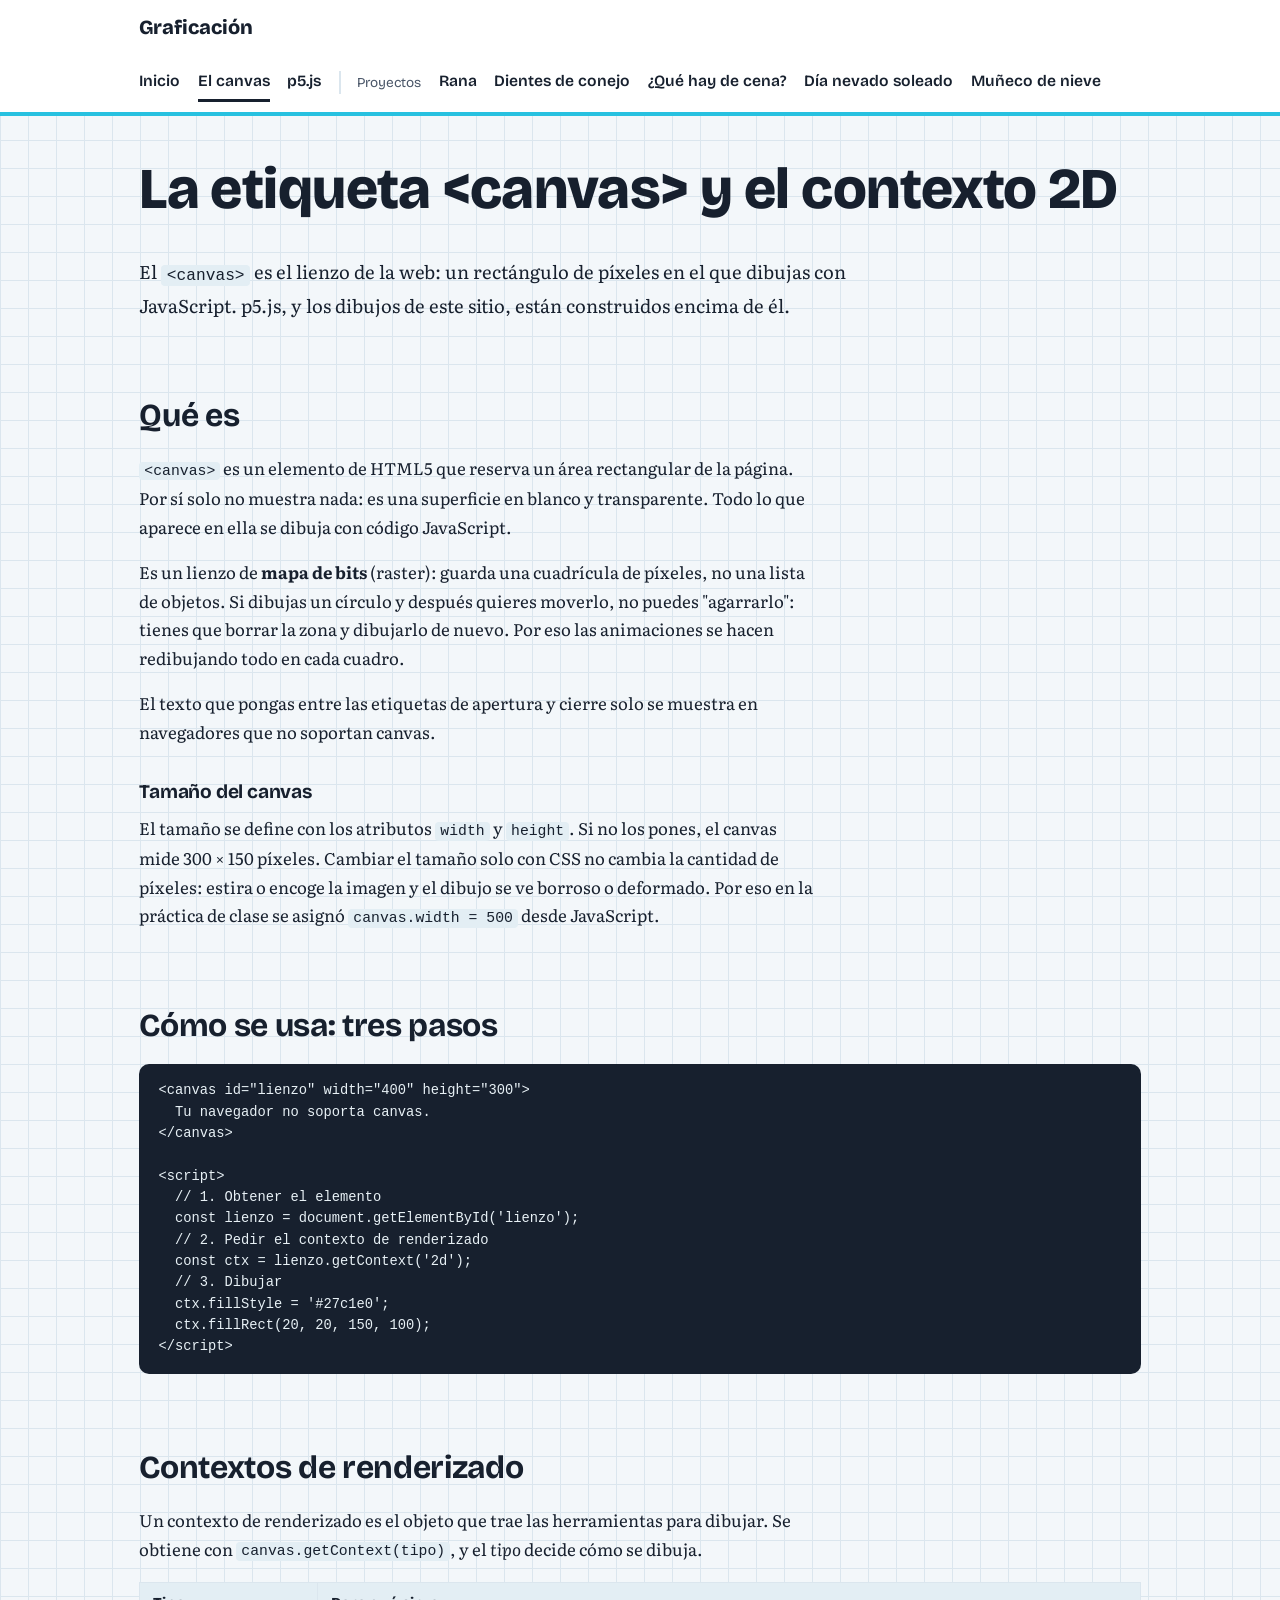
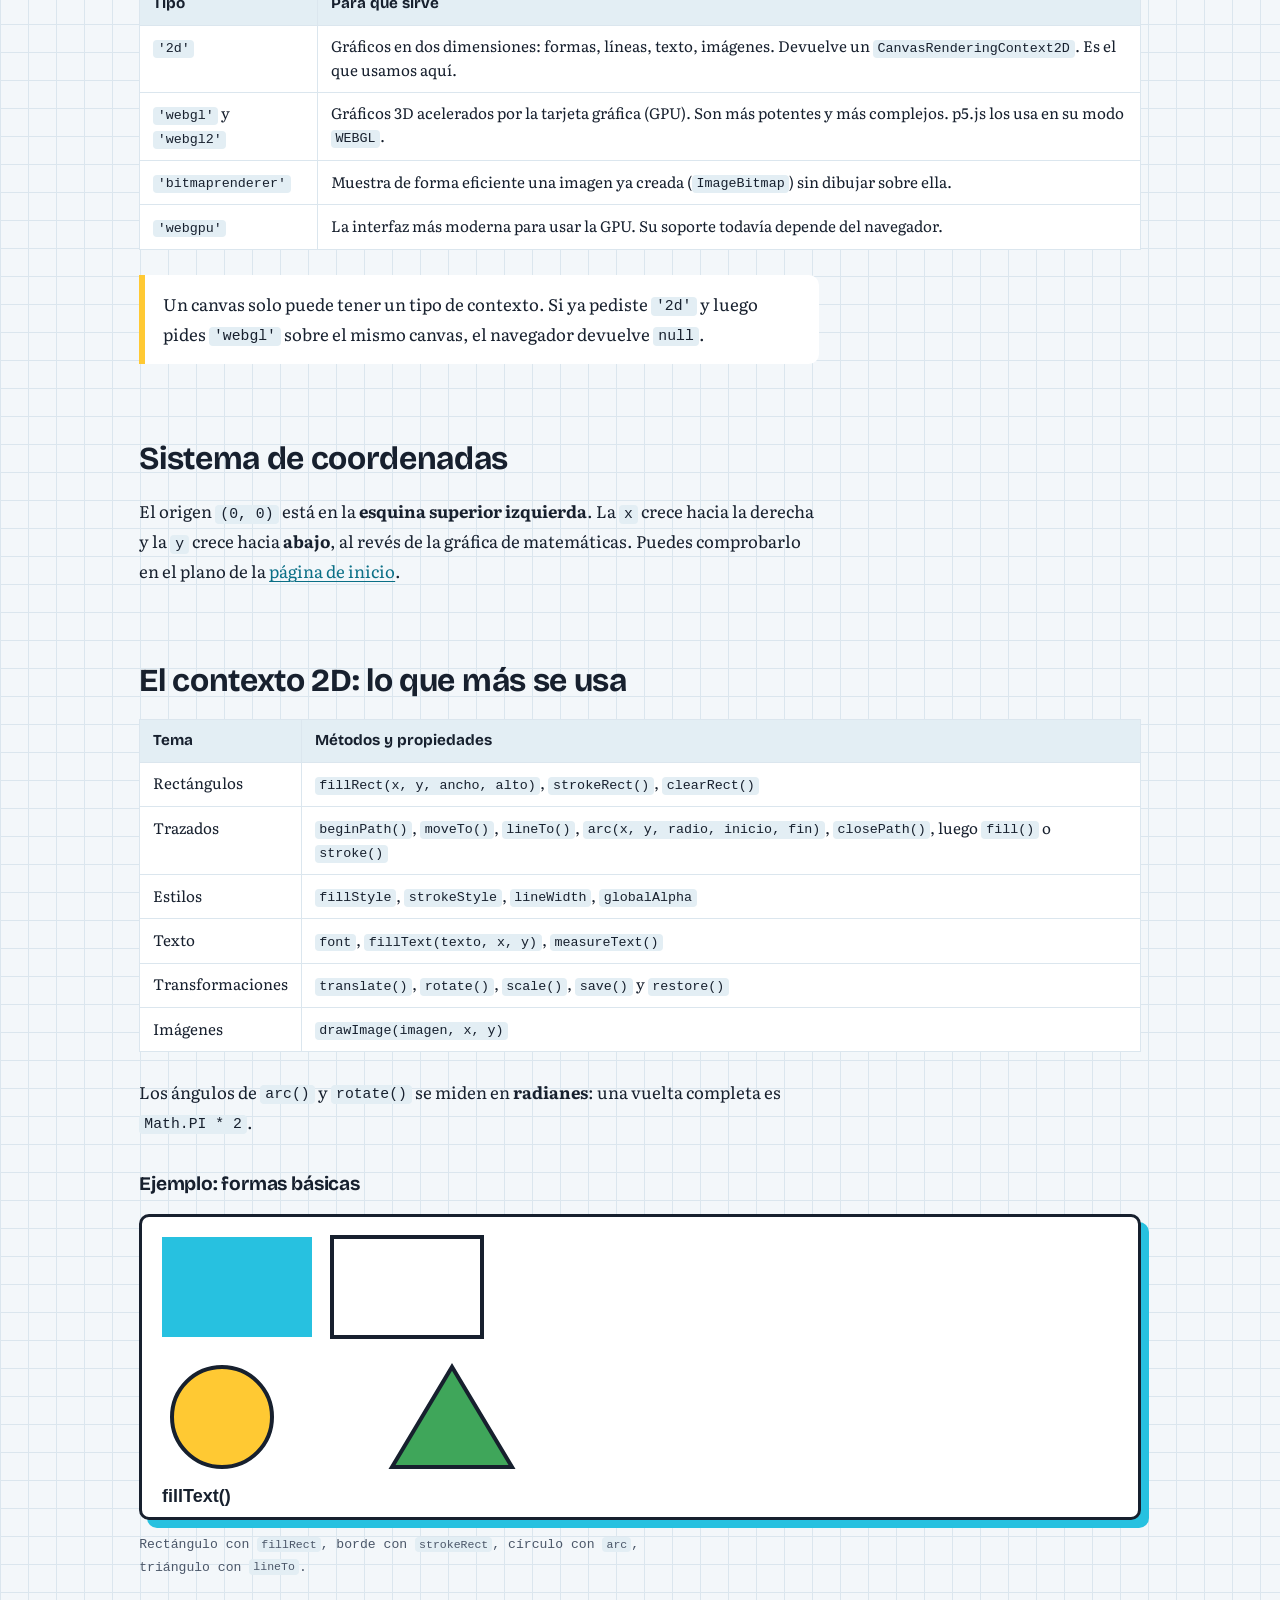
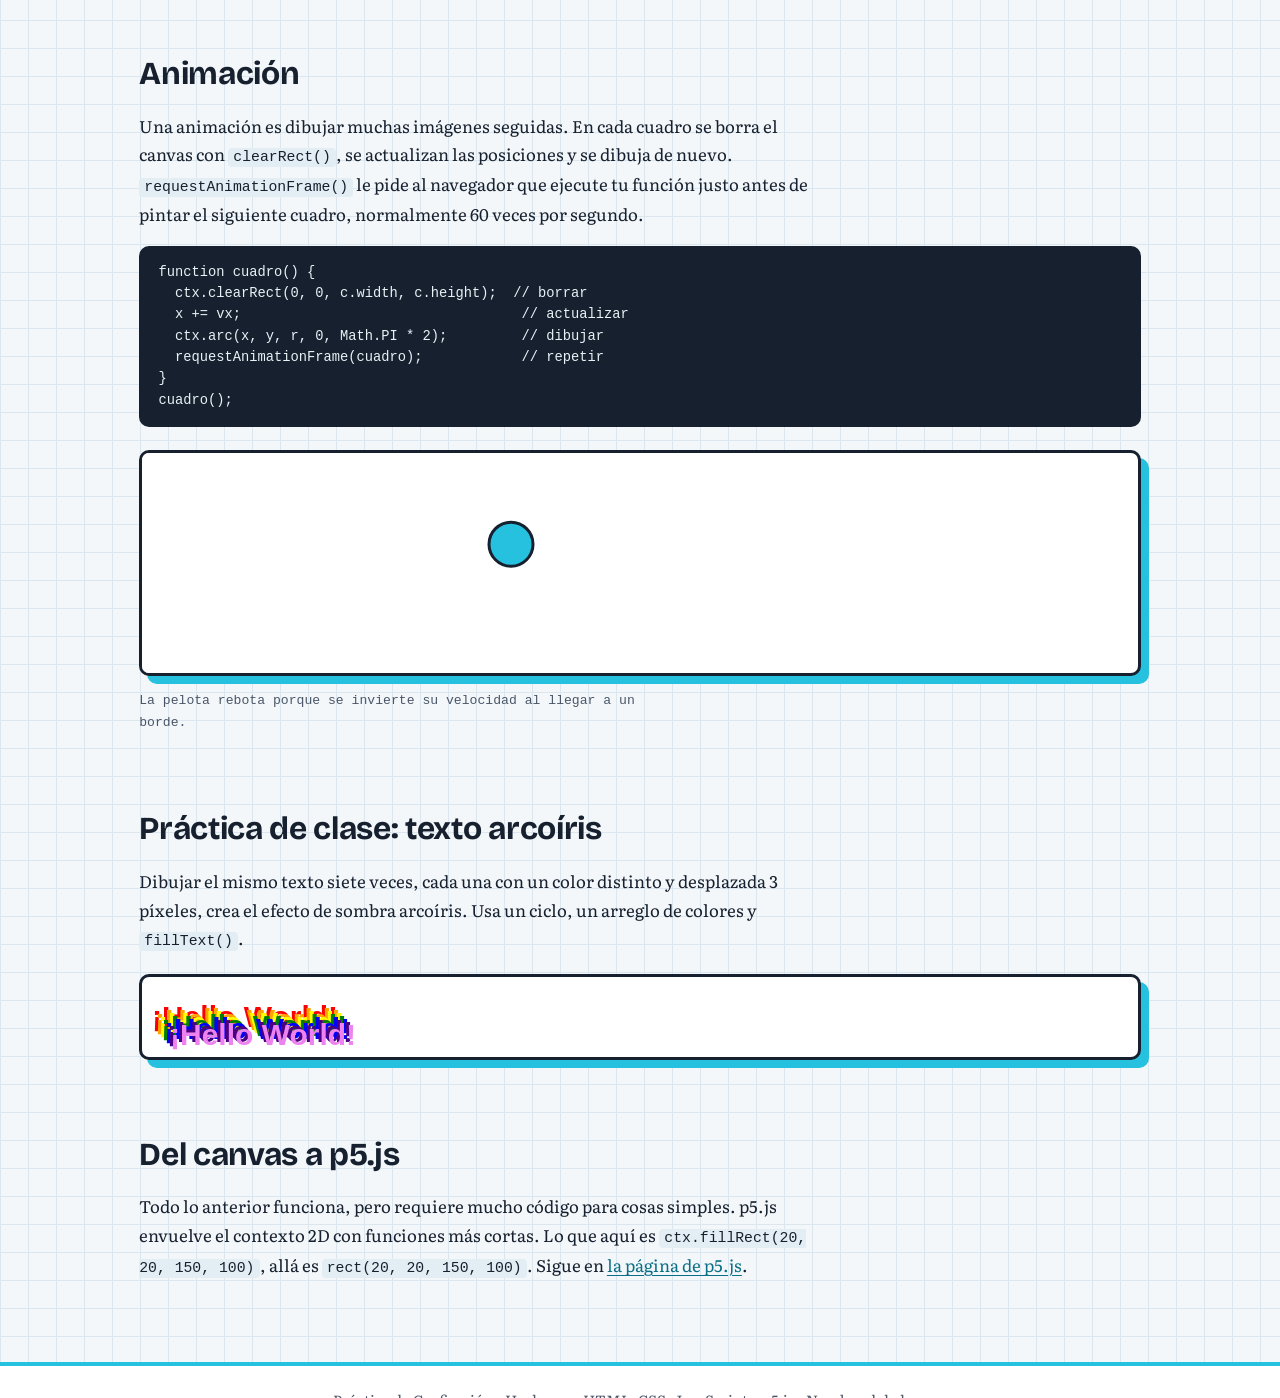
==== canvas.html @ e64e34f7 "Add files via upload" ====
<!DOCTYPE html>
<html lang="es">
<head>
  <meta charset="utf-8" />
  <meta name="viewport" content="width=device-width, initial-scale=1.0" />
  <title>El canvas · Graficación</title>
  <link rel="preconnect" href="https://fonts.googleapis.com" />
  <link rel="preconnect" href="https://fonts.gstatic.com" crossorigin />
  <link rel="stylesheet" href="https://fonts.googleapis.com/css2?family=Bricolage+Grotesque:wght@600;700;800&family=Literata:ital,wght@0,400;0,600;1,400&display=swap" />
  <link rel="stylesheet" href="css/styles.css" />
  
</head>
<body>
  <header class="barra">
    <div class="barra-interior">
      <a class="marca" href="index.html">Graficación</a>
      <button class="boton-menu" id="boton-menu" aria-expanded="false" aria-controls="menu">Menú</button>
      <nav class="menu" id="menu" aria-label="Principal">
        <a href="index.html">Inicio</a>
        <a href="canvas.html" aria-current="page">El canvas</a>
        <a href="p5.html">p5.js</a>
        <span class="grupo">Proyectos</span>
        <a href="proyectos/rana.html">Rana</a>
        <a href="proyectos/dientes.html">Dientes de conejo</a>
        <a href="proyectos/cena.html">¿Qué hay de cena?</a>
        <a href="proyectos/nevado.html">Día nevado soleado</a>
        <a href="proyectos/muneco.html">Muñeco de nieve</a>
      </nav>
    </div>
  </header>
  <main>
    <h1>La etiqueta &lt;canvas&gt; y el contexto 2D</h1>
    <p class="intro">El <code>&lt;canvas&gt;</code> es el lienzo de la web: un rectángulo de píxeles en el que dibujas con JavaScript.
    p5.js, y los dibujos de este sitio, están construidos encima de él.</p>

    <h2>Qué es</h2>
    <p><code>&lt;canvas&gt;</code> es un elemento de HTML5 que reserva un área rectangular de la página. Por sí solo no muestra nada:
    es una superficie en blanco y transparente. Todo lo que aparece en ella se dibuja con código JavaScript.</p>
    <p>Es un lienzo de <strong>mapa de bits</strong> (raster): guarda una cuadrícula de píxeles, no una lista de objetos.
    Si dibujas un círculo y después quieres moverlo, no puedes "agarrarlo": tienes que borrar la zona y dibujarlo de nuevo.
    Por eso las animaciones se hacen redibujando todo en cada cuadro.</p>
    <p>El texto que pongas entre las etiquetas de apertura y cierre solo se muestra en navegadores que no soportan canvas.</p>

    <h3>Tamaño del canvas</h3>
    <p>El tamaño se define con los atributos <code>width</code> y <code>height</code>. Si no los pones, el canvas mide 300 × 150 píxeles.
    Cambiar el tamaño solo con CSS no cambia la cantidad de píxeles: estira o encoge la imagen y el dibujo se ve borroso o deformado.
    Por eso en la práctica de clase se asignó <code>canvas.width = 500</code> desde JavaScript.</p>

    <h2>Cómo se usa: tres pasos</h2>
<pre><code>&lt;canvas id="lienzo" width="400" height="300"&gt;
  Tu navegador no soporta canvas.
&lt;/canvas&gt;

&lt;script&gt;
  // 1. Obtener el elemento
  const lienzo = document.getElementById('lienzo');
  // 2. Pedir el contexto de renderizado
  const ctx = lienzo.getContext('2d');
  // 3. Dibujar
  ctx.fillStyle = '#27c1e0';
  ctx.fillRect(20, 20, 150, 100);
&lt;/script&gt;</code></pre>

    <h2>Contextos de renderizado</h2>
    <p>Un contexto de renderizado es el objeto que trae las herramientas para dibujar. Se obtiene con
    <code>canvas.getContext(tipo)</code>, y el <em>tipo</em> decide cómo se dibuja.</p>
    <div class="tabla-envoltura">
      <table>
        <thead><tr><th>Tipo</th><th>Para qué sirve</th></tr></thead>
        <tbody>
          <tr><td><code>'2d'</code></td><td>Gráficos en dos dimensiones: formas, líneas, texto, imágenes. Devuelve un <code>CanvasRenderingContext2D</code>. Es el que usamos aquí.</td></tr>
          <tr><td><code>'webgl'</code> y <code>'webgl2'</code></td><td>Gráficos 3D acelerados por la tarjeta gráfica (GPU). Son más potentes y más complejos. p5.js los usa en su modo <code>WEBGL</code>.</td></tr>
          <tr><td><code>'bitmaprenderer'</code></td><td>Muestra de forma eficiente una imagen ya creada (<code>ImageBitmap</code>) sin dibujar sobre ella.</td></tr>
          <tr><td><code>'webgpu'</code></td><td>La interfaz más moderna para usar la GPU. Su soporte todavía depende del navegador.</td></tr>
        </tbody>
      </table>
    </div>
    <div class="nota"><p>Un canvas solo puede tener un tipo de contexto. Si ya pediste <code>'2d'</code> y luego pides <code>'webgl'</code>
    sobre el mismo canvas, el navegador devuelve <code>null</code>.</p></div>

    <h2>Sistema de coordenadas</h2>
    <p>El origen <code>(0, 0)</code> está en la <strong>esquina superior izquierda</strong>. La <code>x</code> crece hacia la derecha
    y la <code>y</code> crece hacia <strong>abajo</strong>, al revés de la gráfica de matemáticas. Puedes comprobarlo en el plano
    de la <a href="index.html">página de inicio</a>.</p>

    <h2>El contexto 2D: lo que más se usa</h2>
    <div class="tabla-envoltura">
      <table>
        <thead><tr><th>Tema</th><th>Métodos y propiedades</th></tr></thead>
        <tbody>
          <tr><td>Rectángulos</td><td><code>fillRect(x, y, ancho, alto)</code>, <code>strokeRect()</code>, <code>clearRect()</code></td></tr>
          <tr><td>Trazados</td><td><code>beginPath()</code>, <code>moveTo()</code>, <code>lineTo()</code>, <code>arc(x, y, radio, inicio, fin)</code>, <code>closePath()</code>, luego <code>fill()</code> o <code>stroke()</code></td></tr>
          <tr><td>Estilos</td><td><code>fillStyle</code>, <code>strokeStyle</code>, <code>lineWidth</code>, <code>globalAlpha</code></td></tr>
          <tr><td>Texto</td><td><code>font</code>, <code>fillText(texto, x, y)</code>, <code>measureText()</code></td></tr>
          <tr><td>Transformaciones</td><td><code>translate()</code>, <code>rotate()</code>, <code>scale()</code>, <code>save()</code> y <code>restore()</code></td></tr>
          <tr><td>Imágenes</td><td><code>drawImage(imagen, x, y)</code></td></tr>
        </tbody>
      </table>
    </div>
    <p>Los ángulos de <code>arc()</code> y <code>rotate()</code> se miden en <strong>radianes</strong>: una vuelta completa es <code>Math.PI * 2</code>.</p>

    <h3>Ejemplo: formas básicas</h3>
    <div class="demo"><div class="lienzo-caja"><canvas id="demo-formas" width="400" height="300" aria-label="Rectángulos, círculo, triángulo y texto dibujados con canvas"></canvas></div></div>
    <p class="pie-lienzo">Rectángulo con <code>fillRect</code>, borde con <code>strokeRect</code>, círculo con <code>arc</code>, triángulo con <code>lineTo</code>.</p>

    <h2>Animación</h2>
    <p>Una animación es dibujar muchas imágenes seguidas. En cada cuadro se borra el canvas con <code>clearRect()</code>, se actualizan
    las posiciones y se dibuja de nuevo. <code>requestAnimationFrame()</code> le pide al navegador que ejecute tu función justo antes
    de pintar el siguiente cuadro, normalmente 60 veces por segundo.</p>
<pre><code>function cuadro() {
  ctx.clearRect(0, 0, c.width, c.height);  // borrar
  x += vx;                                  // actualizar
  ctx.arc(x, y, r, 0, Math.PI * 2);         // dibujar
  requestAnimationFrame(cuadro);            // repetir
}
cuadro();</code></pre>
    <div class="demo"><div class="lienzo-caja"><canvas id="demo-animacion" width="400" height="220" aria-label="Pelota que rebota en los bordes del canvas"></canvas></div></div>
    <p class="pie-lienzo">La pelota rebota porque se invierte su velocidad al llegar a un borde.</p>

    <h2>Práctica de clase: texto arcoíris</h2>
    <p>Dibujar el mismo texto siete veces, cada una con un color distinto y desplazada 3 píxeles, crea el efecto de sombra arcoíris.
    Usa un ciclo, un arreglo de colores y <code>fillText()</code>.</p>
    <div class="demo"><div class="lienzo-caja"><canvas id="demo-arcoiris" width="500" height="80" aria-label="Texto Hello World con efecto arcoíris"></canvas></div></div>

    <h2>Del canvas a p5.js</h2>
    <p>Todo lo anterior funciona, pero requiere mucho código para cosas simples. p5.js envuelve el contexto 2D con funciones más cortas.
    Lo que aquí es <code>ctx.fillRect(20, 20, 150, 100)</code>, allá es <code>rect(20, 20, 150, 100)</code>.
    Sigue en <a href="p5.html">la página de p5.js</a>.</p>

  </main>
  <footer>
    <!-- Cambia este texto por tu nombre, grupo y materia -->
    Práctica de Graficación · Hecho con HTML, CSS, JavaScript y p5.js · Nombre del alumno
  </footer>
  <script src="js/main.js"></script>
  <script src="js/canvas-demos.js"></script>
</body>
</html>
---- css/styles.css ----
:root {
  --papel: #f3f7fa;
  --linea: #dbe6ee;
  --tinta: #17202e;
  --tinta-suave: #4a5668;
  --cian: #27c1e0;
  --cian-oscuro: #0a6f86;
  --sol: #ffc933;
  --hoja: #3fa65a;
  --blanco: #ffffff;
  --radio: 10px;
  --fuente-titulo: "Bricolage Grotesque", "Trebuchet MS", system-ui, sans-serif;
  --fuente-texto: "Literata", Georgia, "Times New Roman", serif;
  --fuente-codigo: ui-monospace, "Cascadia Code", Consolas, Menlo, monospace;
}

*, *::before, *::after { box-sizing: border-box; }

html { scroll-padding-top: 5rem; }

body {
  margin: 0;
  font-family: var(--fuente-texto);
  font-size: 1.05rem;
  line-height: 1.7;
  color: var(--tinta);
  background-color: var(--papel);
  /* Papel cuadriculado: recuerda el plano cartesiano del canvas */
  background-image:
    linear-gradient(var(--linea) 1px, transparent 1px),
    linear-gradient(90deg, var(--linea) 1px, transparent 1px);
  background-size: 28px 28px;
}

h1, h2, h3 {
  font-family: var(--fuente-titulo);
  line-height: 1.15;
  margin: 0 0 .6em;
  letter-spacing: -0.01em;
}
h1 { font-size: clamp(2.2rem, 6vw, 3.6rem); font-weight: 800; }
h2 { font-size: clamp(1.5rem, 3.5vw, 2rem); font-weight: 700; margin-top: 2.4em; }
h3 { font-size: 1.2rem; font-weight: 700; margin-top: 1.8em; }

p { margin: 0 0 1em; max-width: 68ch; }
a { color: var(--cian-oscuro); text-underline-offset: 3px; }
a:hover { color: var(--tinta); }

:focus-visible {
  outline: 3px solid var(--tinta);
  outline-offset: 3px;
  border-radius: 4px;
}

code {
  font-family: var(--fuente-codigo);
  font-size: .88em;
  background: #e3eef4;
  padding: .1em .35em;
  border-radius: 4px;
}

pre {
  font-family: var(--fuente-codigo);
  font-size: .86rem;
  line-height: 1.55;
  background: var(--tinta);
  color: #e8f1f6;
  padding: 1rem 1.2rem;
  border-radius: var(--radio);
  overflow-x: auto;
  margin: 1rem 0 1.4rem;
}
pre code { background: none; padding: 0; color: inherit; font-size: inherit; }

/* ---------- Barra de navegación ---------- */
.barra {
  position: sticky;
  top: 0;
  z-index: 10;
  background: var(--blanco);
  border-bottom: 4px solid var(--cian);
}
.barra-interior {
  max-width: 1040px;
  margin: 0 auto;
  padding: .6rem 1.2rem;
  display: flex;
  align-items: center;
  gap: 1.2rem;
  flex-wrap: wrap;
}
.marca {
  font-family: var(--fuente-titulo);
  font-weight: 800;
  font-size: 1.25rem;
  color: var(--tinta);
  text-decoration: none;
  margin-right: auto;
}
.boton-menu {
  display: none;
  font: inherit;
  font-family: var(--fuente-titulo);
  font-weight: 600;
  background: var(--tinta);
  color: var(--blanco);
  border: 0;
  border-radius: 8px;
  padding: .45rem .9rem;
  cursor: pointer;
}
.menu { display: flex; flex-wrap: wrap; gap: .2rem 1.1rem; align-items: center; }
.menu a {
  font-family: var(--fuente-titulo);
  font-weight: 600;
  font-size: .98rem;
  color: var(--tinta);
  text-decoration: none;
  padding: .3rem 0;
  border-bottom: 3px solid transparent;
}
.menu a:hover { border-bottom-color: var(--cian); }
.menu a[aria-current="page"] { border-bottom-color: var(--tinta); }
.menu .grupo {
  font-family: var(--fuente-titulo);
  font-size: .85rem;
  color: var(--tinta-suave);
  padding-left: 1rem;
  border-left: 2px solid var(--linea);
}

@media (max-width: 860px) {
  .boton-menu { display: inline-block; }
  .menu { display: none; width: 100%; flex-direction: column; align-items: flex-start; padding: .4rem 0 .6rem; }
  .menu.abierto { display: flex; }
  .menu .grupo { border-left: 0; padding-left: 0; margin-top: .4rem; }
}

/* ---------- Estructura general ---------- */
main { max-width: 1040px; margin: 0 auto; padding: 2.5rem 1.2rem 4rem; }

.intro { max-width: 68ch; font-size: 1.15rem; }

.hero {
  display: grid;
  grid-template-columns: 1.1fr 1fr;
  gap: 2rem;
  align-items: center;
  padding: 1rem 0 2rem;
}
@media (max-width: 860px) { .hero { grid-template-columns: 1fr; } }

.lienzo-caja {
  background: var(--blanco);
  border: 3px solid var(--tinta);
  border-radius: var(--radio);
  box-shadow: 8px 8px 0 var(--cian);
  line-height: 0;
  overflow: hidden;
  max-width: 100%;
}
.lienzo-caja canvas { max-width: 100%; height: auto; display: block; }
.pie-lienzo {
  font-family: var(--fuente-codigo);
  font-size: .82rem;
  color: var(--tinta-suave);
  margin-top: .9rem;
}

/* Lista de proyectos en la portada */
.lista-proyectos { list-style: none; padding: 0; margin: 1rem 0 0; border-top: 2px solid var(--tinta); }
.lista-proyectos li { border-bottom: 2px solid var(--tinta); }
.lista-proyectos a {
  display: grid;
  grid-template-columns: 12rem 1fr;
  gap: 1rem;
  padding: 1rem .4rem;
  text-decoration: none;
  color: var(--tinta);
}
.lista-proyectos a:hover { background: var(--blanco); }
.lista-proyectos .nombre { font-family: var(--fuente-titulo); font-weight: 700; font-size: 1.2rem; }
.lista-proyectos .desc { color: var(--tinta-suave); }
@media (max-width: 640px) { .lista-proyectos a { grid-template-columns: 1fr; gap: .2rem; } }

/* Bloques de teoría */
.nota {
  background: var(--blanco);
  border-left: 6px solid var(--sol);
  padding: .9rem 1.1rem;
  border-radius: 0 var(--radio) var(--radio) 0;
  max-width: 68ch;
  margin: 1.2rem 0;
}
.nota p:last-child { margin-bottom: 0; }

.tabla-envoltura { overflow-x: auto; margin: 1rem 0 1.6rem; }
table { border-collapse: collapse; width: 100%; background: var(--blanco); font-size: .95rem; }
th, td { text-align: left; padding: .6rem .8rem; border: 1px solid var(--linea); vertical-align: top; line-height: 1.5; }
th { font-family: var(--fuente-titulo); background: #e3eef4; }

.demo { margin: 1.2rem 0 .4rem; }

/* ---------- Páginas de proyecto ---------- */
.proyecto {
  display: grid;
  grid-template-columns: auto 1fr;
  gap: 2.4rem;
  align-items: start;
  margin-top: 1.4rem;
}
@media (max-width: 900px) { .proyecto { grid-template-columns: 1fr; } }
.proyecto h2:first-child { margin-top: 0; }
.proyecto ul { padding-left: 1.2rem; margin: 0 0 1rem; }
.proyecto li { margin-bottom: .4rem; }

.boton {
  font-family: var(--fuente-titulo);
  font-weight: 600;
  font-size: 1rem;
  background: var(--tinta);
  color: var(--blanco);
  border: 0;
  border-radius: 8px;
  padding: .6rem 1.1rem;
  cursor: pointer;
}
.boton:hover { background: var(--cian-oscuro); }

.navegacion-proyectos {
  display: flex;
  justify-content: space-between;
  gap: 1rem;
  flex-wrap: wrap;
  margin-top: 3rem;
  padding-top: 1.2rem;
  border-top: 2px solid var(--tinta);
  font-family: var(--fuente-titulo);
  font-weight: 600;
}

footer {
  border-top: 4px solid var(--cian);
  background: var(--blanco);
  padding: 1.4rem 1.2rem;
  text-align: center;
  font-size: .92rem;
  color: var(--tinta-suave);
}

@media (prefers-reduced-motion: reduce) { * { scroll-behavior: auto !important; } }
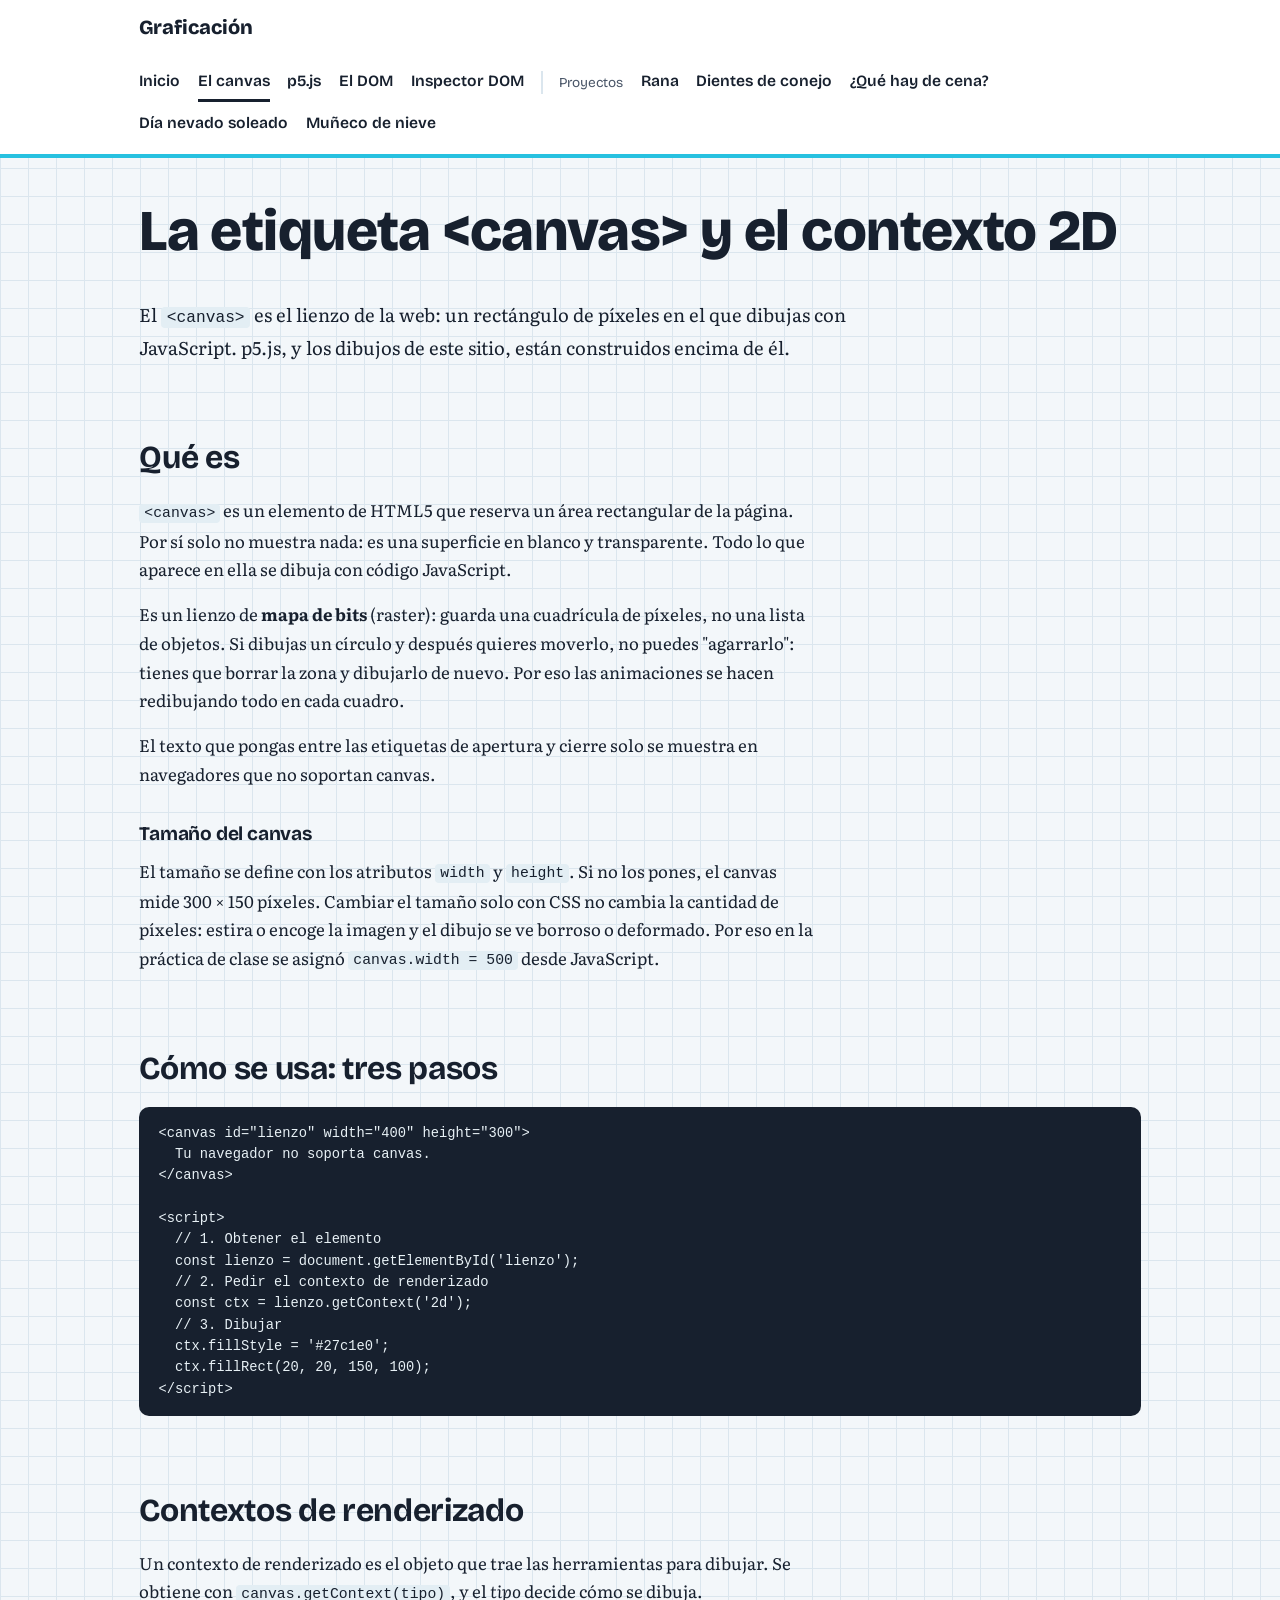
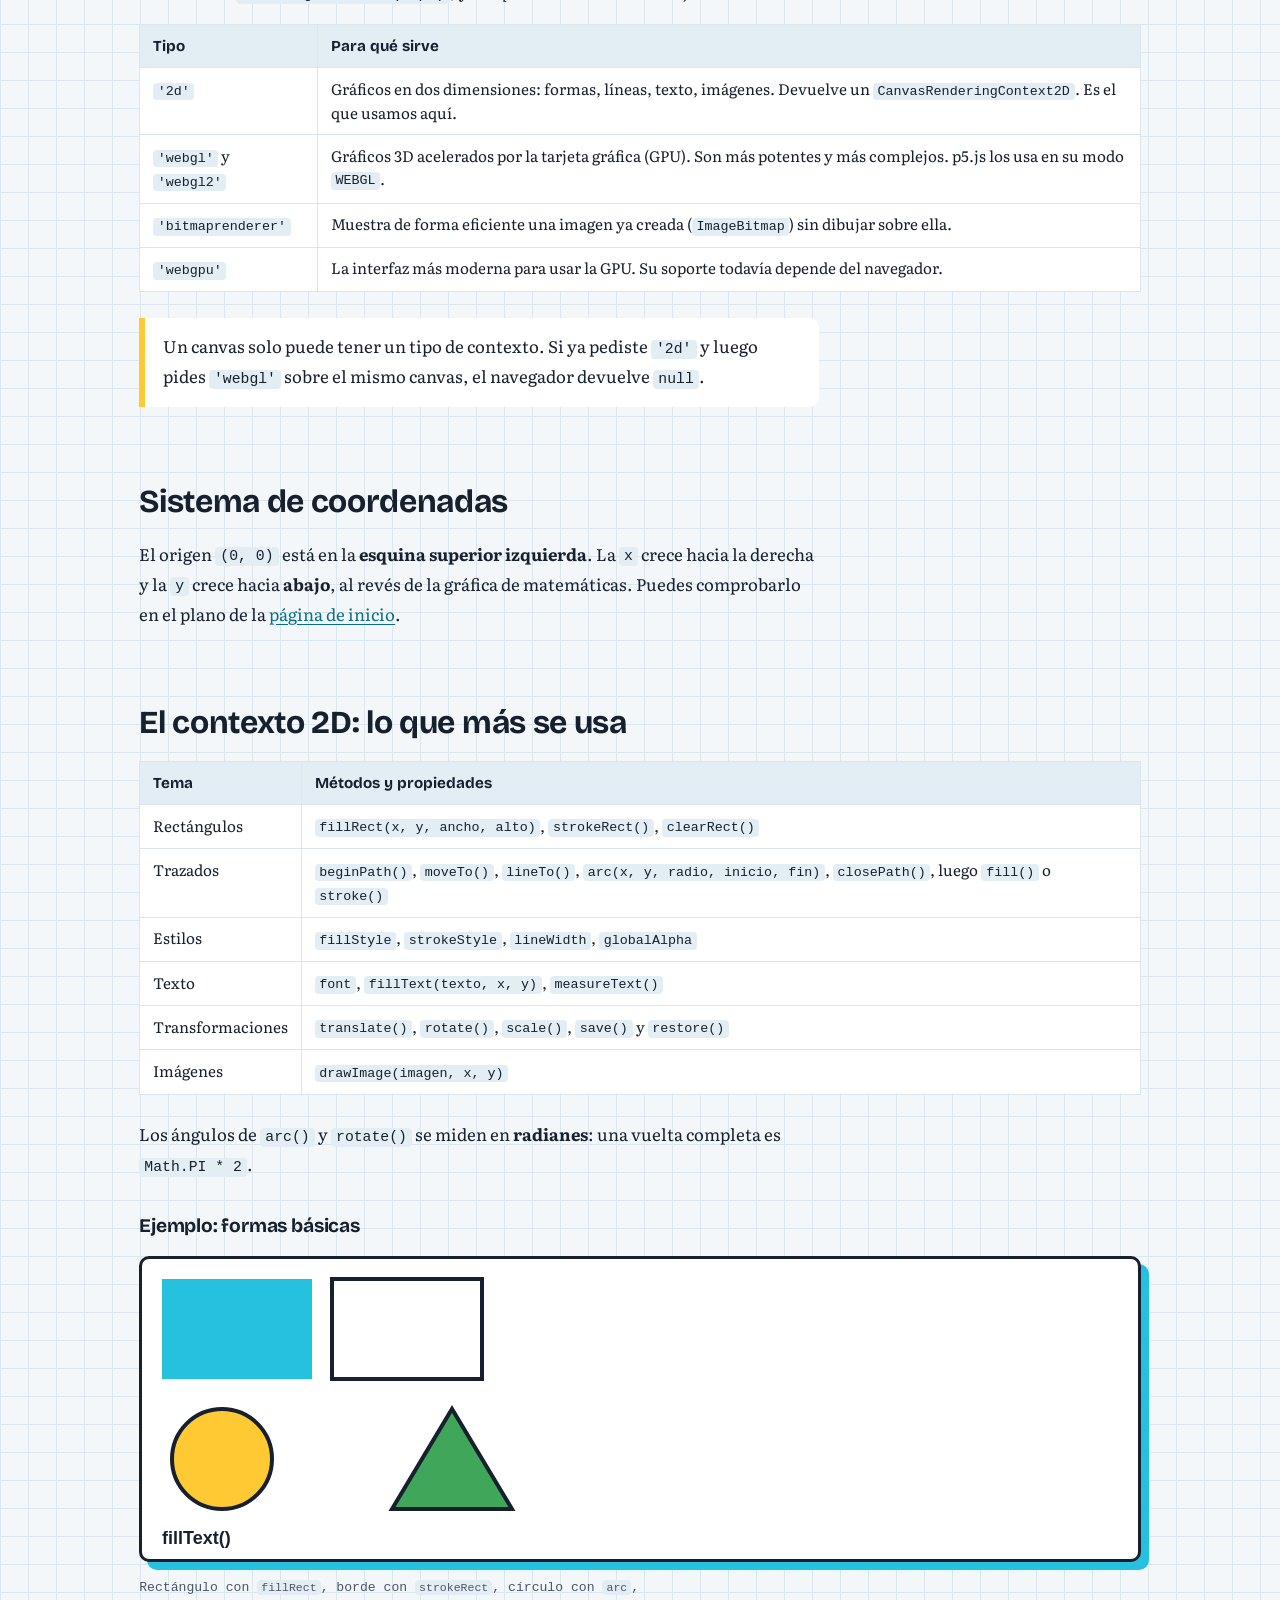
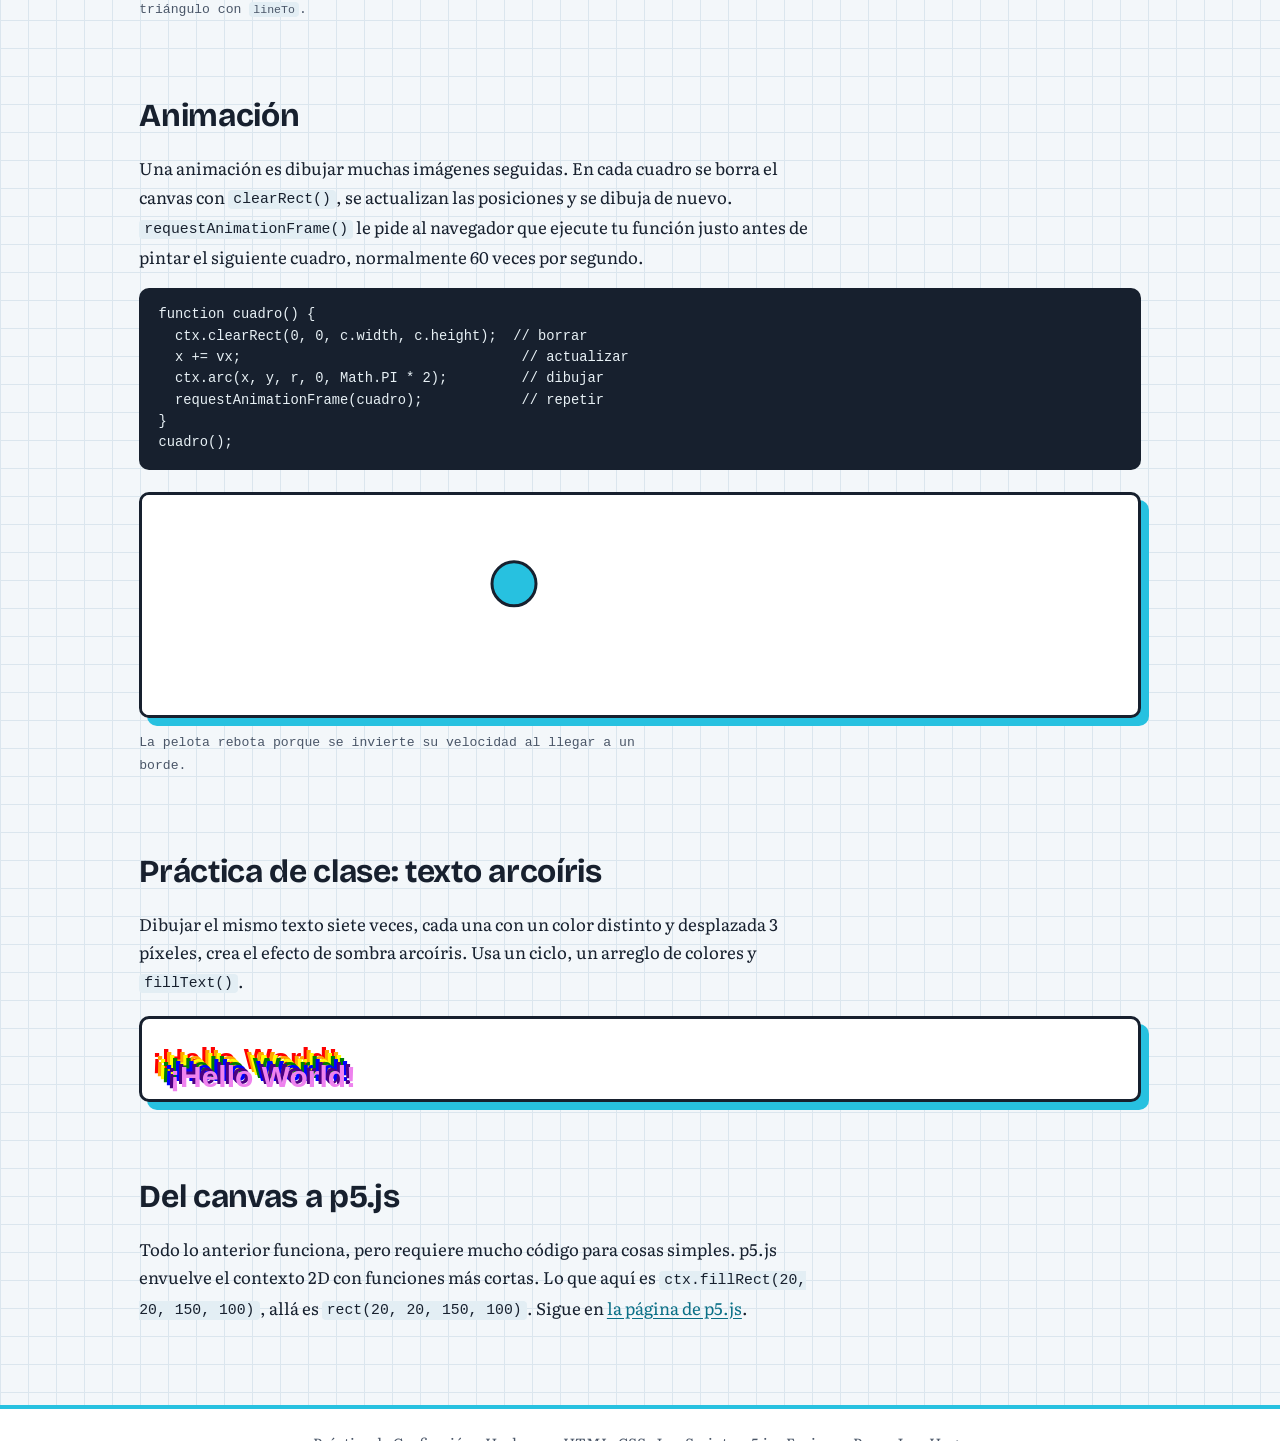
==== commit c9c2b4a9: "Add files via upload" ====
--- a/canvas.html
+++ b/canvas.html
@@ -19,6 +19,8 @@
         <a href="index.html">Inicio</a>
         <a href="canvas.html" aria-current="page">El canvas</a>
         <a href="p5.html">p5.js</a>
+        <a href="dom.html">El DOM</a>
+        <a href="dom-inspector.html">Inspector DOM</a>
         <span class="grupo">Proyectos</span>
         <a href="proyectos/rana.html">Rana</a>
         <a href="proyectos/dientes.html">Dientes de conejo</a>
@@ -33,6 +35,7 @@
     <p class="intro">El <code>&lt;canvas&gt;</code> es el lienzo de la web: un rectángulo de píxeles en el que dibujas con JavaScript.
     p5.js, y los dibujos de este sitio, están construidos encima de él.</p>
 
+    <section>
     <h2>Qué es</h2>
     <p><code>&lt;canvas&gt;</code> es un elemento de HTML5 que reserva un área rectangular de la página. Por sí solo no muestra nada:
     es una superficie en blanco y transparente. Todo lo que aparece en ella se dibuja con código JavaScript.</p>
@@ -45,7 +48,9 @@
     <p>El tamaño se define con los atributos <code>width</code> y <code>height</code>. Si no los pones, el canvas mide 300 × 150 píxeles.
     Cambiar el tamaño solo con CSS no cambia la cantidad de píxeles: estira o encoge la imagen y el dibujo se ve borroso o deformado.
     Por eso en la práctica de clase se asignó <code>canvas.width = 500</code> desde JavaScript.</p>
+    </section>
 
+    <section>
     <h2>Cómo se usa: tres pasos</h2>
 <pre><code>&lt;canvas id="lienzo" width="400" height="300"&gt;
   Tu navegador no soporta canvas.
@@ -60,7 +65,9 @@
   ctx.fillStyle = '#27c1e0';
   ctx.fillRect(20, 20, 150, 100);
 &lt;/script&gt;</code></pre>
+    </section>
 
+    <section>
     <h2>Contextos de renderizado</h2>
     <p>Un contexto de renderizado es el objeto que trae las herramientas para dibujar. Se obtiene con
     <code>canvas.getContext(tipo)</code>, y el <em>tipo</em> decide cómo se dibuja.</p>
@@ -77,12 +84,16 @@
     </div>
     <div class="nota"><p>Un canvas solo puede tener un tipo de contexto. Si ya pediste <code>'2d'</code> y luego pides <code>'webgl'</code>
     sobre el mismo canvas, el navegador devuelve <code>null</code>.</p></div>
+    </section>
 
+    <section>
     <h2>Sistema de coordenadas</h2>
     <p>El origen <code>(0, 0)</code> está en la <strong>esquina superior izquierda</strong>. La <code>x</code> crece hacia la derecha
     y la <code>y</code> crece hacia <strong>abajo</strong>, al revés de la gráfica de matemáticas. Puedes comprobarlo en el plano
     de la <a href="index.html">página de inicio</a>.</p>
+    </section>
 
+    <section>
     <h2>El contexto 2D: lo que más se usa</h2>
     <div class="tabla-envoltura">
       <table>
@@ -102,7 +113,9 @@
     <h3>Ejemplo: formas básicas</h3>
     <div class="demo"><div class="lienzo-caja"><canvas id="demo-formas" width="400" height="300" aria-label="Rectángulos, círculo, triángulo y texto dibujados con canvas"></canvas></div></div>
     <p class="pie-lienzo">Rectángulo con <code>fillRect</code>, borde con <code>strokeRect</code>, círculo con <code>arc</code>, triángulo con <code>lineTo</code>.</p>
+    </section>
 
+    <section>
     <h2>Animación</h2>
     <p>Una animación es dibujar muchas imágenes seguidas. En cada cuadro se borra el canvas con <code>clearRect()</code>, se actualizan
     las posiciones y se dibuja de nuevo. <code>requestAnimationFrame()</code> le pide al navegador que ejecute tu función justo antes
@@ -116,21 +129,27 @@
 cuadro();</code></pre>
     <div class="demo"><div class="lienzo-caja"><canvas id="demo-animacion" width="400" height="220" aria-label="Pelota que rebota en los bordes del canvas"></canvas></div></div>
     <p class="pie-lienzo">La pelota rebota porque se invierte su velocidad al llegar a un borde.</p>
+    </section>
 
+    <section>
     <h2>Práctica de clase: texto arcoíris</h2>
     <p>Dibujar el mismo texto siete veces, cada una con un color distinto y desplazada 3 píxeles, crea el efecto de sombra arcoíris.
     Usa un ciclo, un arreglo de colores y <code>fillText()</code>.</p>
     <div class="demo"><div class="lienzo-caja"><canvas id="demo-arcoiris" width="500" height="80" aria-label="Texto Hello World con efecto arcoíris"></canvas></div></div>
+    </section>
 
+    <section>
     <h2>Del canvas a p5.js</h2>
     <p>Todo lo anterior funciona, pero requiere mucho código para cosas simples. p5.js envuelve el contexto 2D con funciones más cortas.
     Lo que aquí es <code>ctx.fillRect(20, 20, 150, 100)</code>, allá es <code>rect(20, 20, 150, 100)</code>.
     Sigue en <a href="p5.html">la página de p5.js</a>.</p>
+    </section>
+
 
   </main>
   <footer>
-    <!-- Cambia este texto por tu nombre, grupo y materia -->
-    Práctica de Graficación · Hecho con HTML, CSS, JavaScript y p5.js · Nombre del alumno
+    <!-- Aquí va el nombre del alumno -->
+    Práctica de Graficación · Hecho con HTML, CSS, JavaScript y p5.js · Espinosa Perez Jose Hugo
   </footer>
   <script src="js/main.js"></script>
   <script src="js/canvas-demos.js"></script>
--- a/css/styles.css
+++ b/css/styles.css
@@ -1,4 +1,3 @@
-
 :root {
   --papel: #f3f7fa;
   --linea: #dbe6ee;
@@ -251,3 +250,27 @@
 }
 
 @media (prefers-reduced-motion: reduce) { * { scroll-behavior: auto !important; } }
+
+/* ---------- Página del DOM ---------- */
+.panel-demo {
+  background: var(--blanco);
+  border: 2px solid var(--tinta);
+  border-radius: var(--radio);
+  padding: 1rem 1.2rem;
+  margin: 1rem 0 1.4rem;
+  max-width: 560px;
+}
+.panel-demo h3 { margin-top: 0; }
+.panel-demo label { font-family: var(--fuente-titulo); font-weight: 600; margin-right: .5rem; }
+.panel-demo input[type="text"] {
+  font: inherit;
+  padding: .4rem .6rem;
+  border: 2px solid var(--tinta);
+  border-radius: 8px;
+  max-width: 100%;
+}
+.panel-demo ul { margin: .8rem 0 0; padding-left: 1.2rem; }
+.panel-demo li { cursor: pointer; }
+.panel-demo li:hover { text-decoration: line-through; }
+.acciones { display: flex; flex-wrap: wrap; gap: .6rem; align-items: center; margin-bottom: .8rem; }
+.resaltado { background: var(--sol); padding: .1em .4em; border-radius: 6px; }
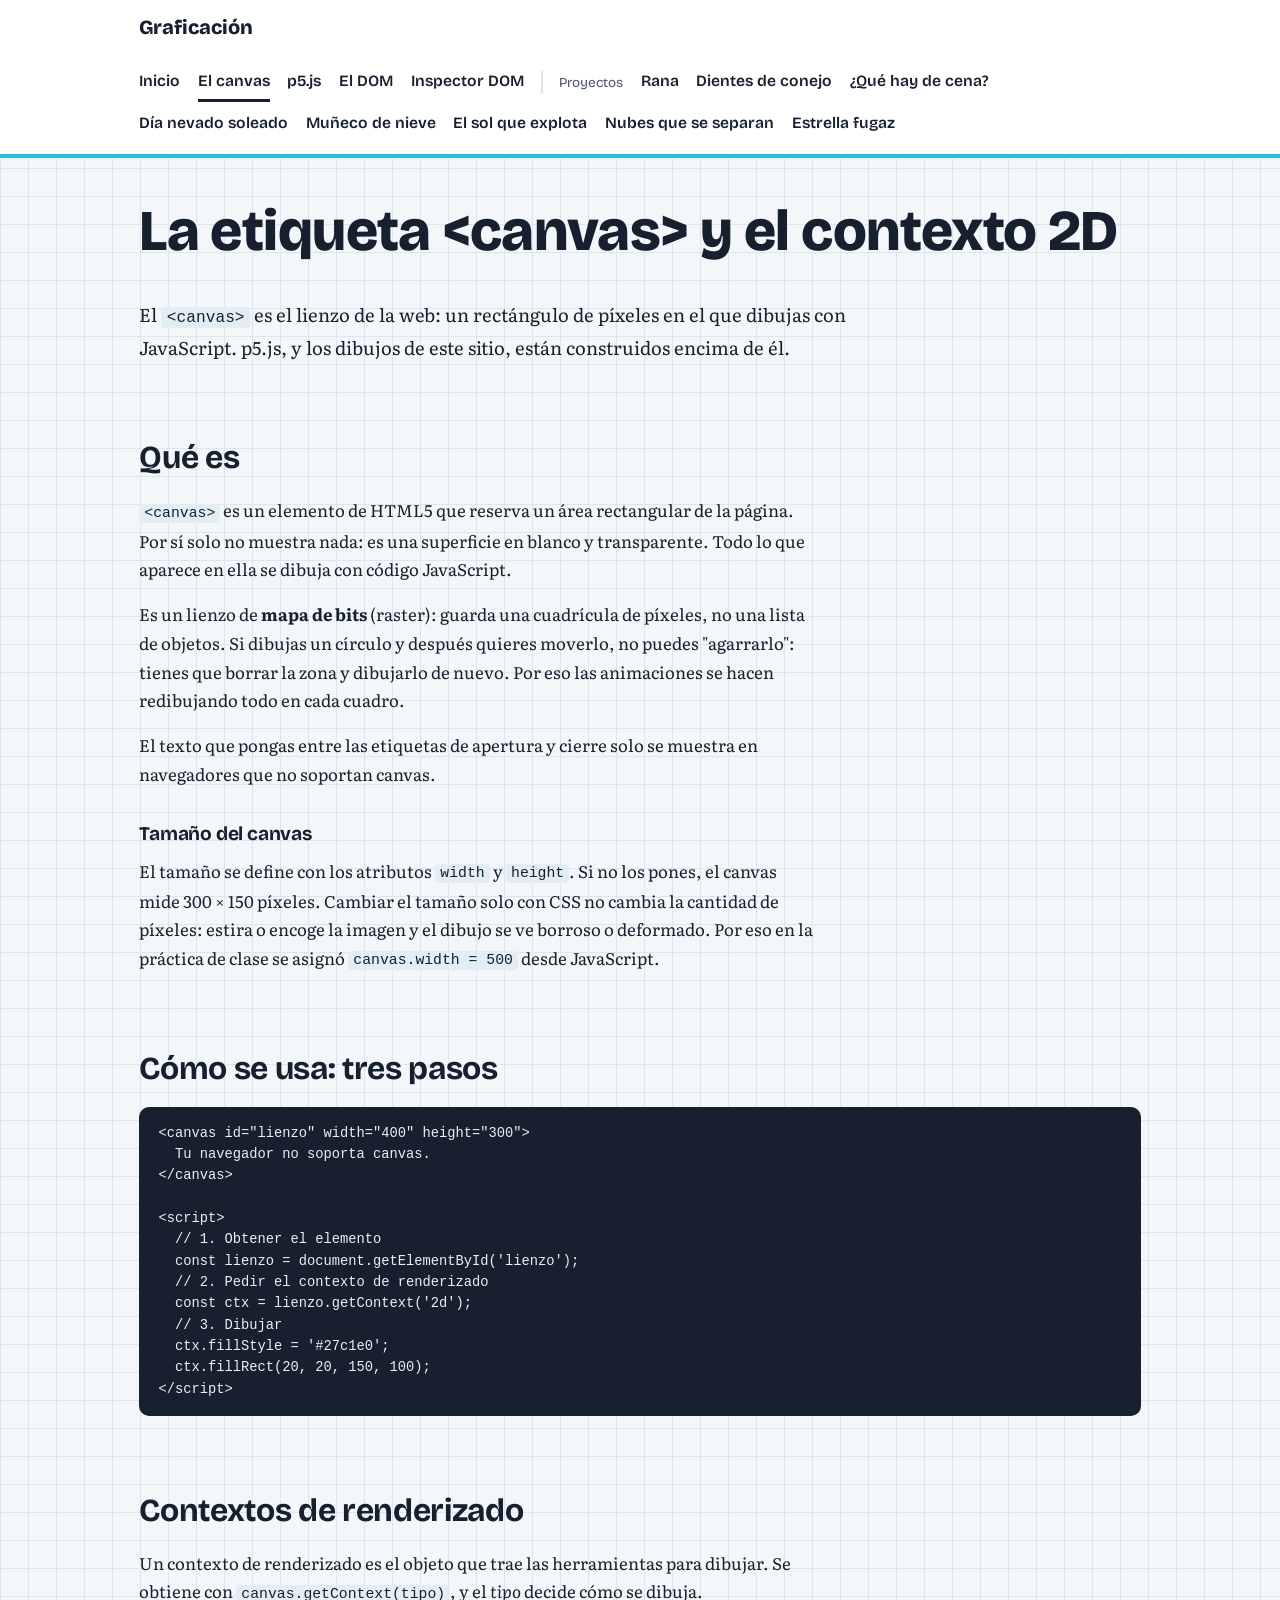
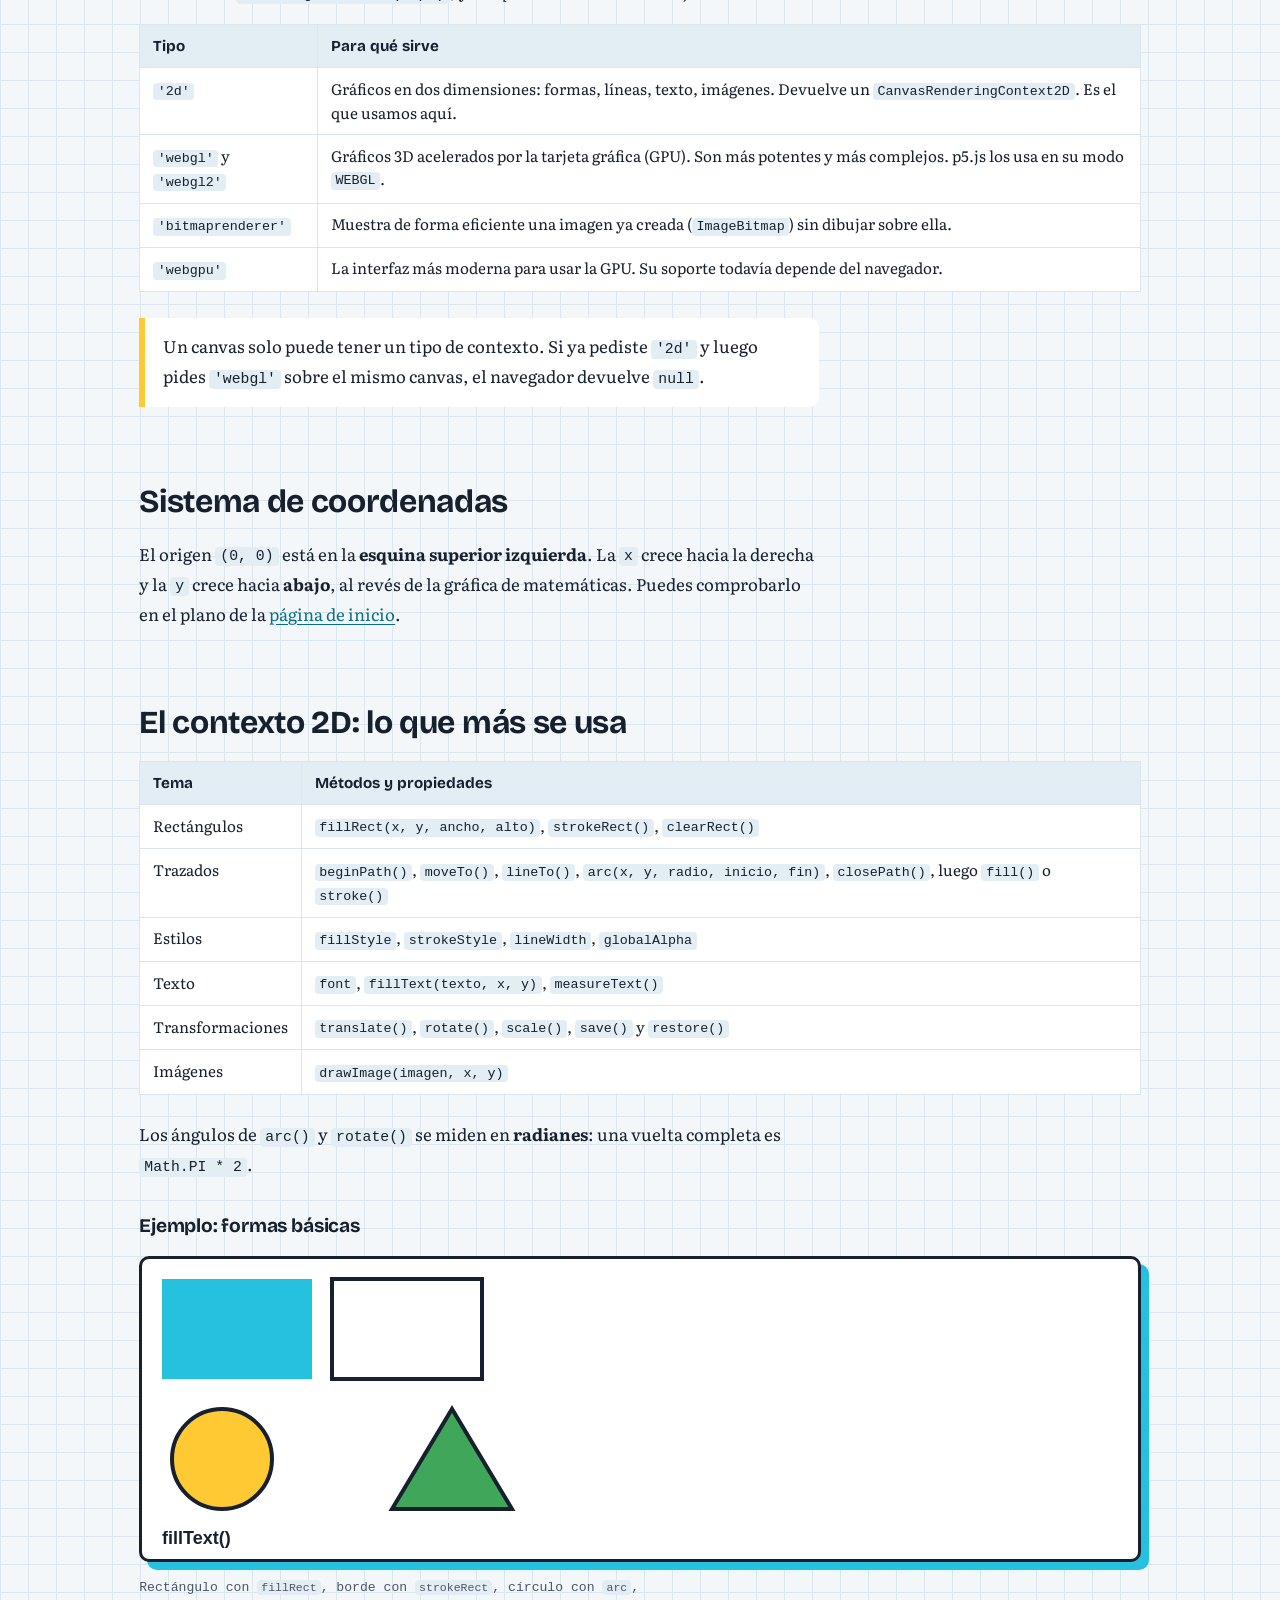
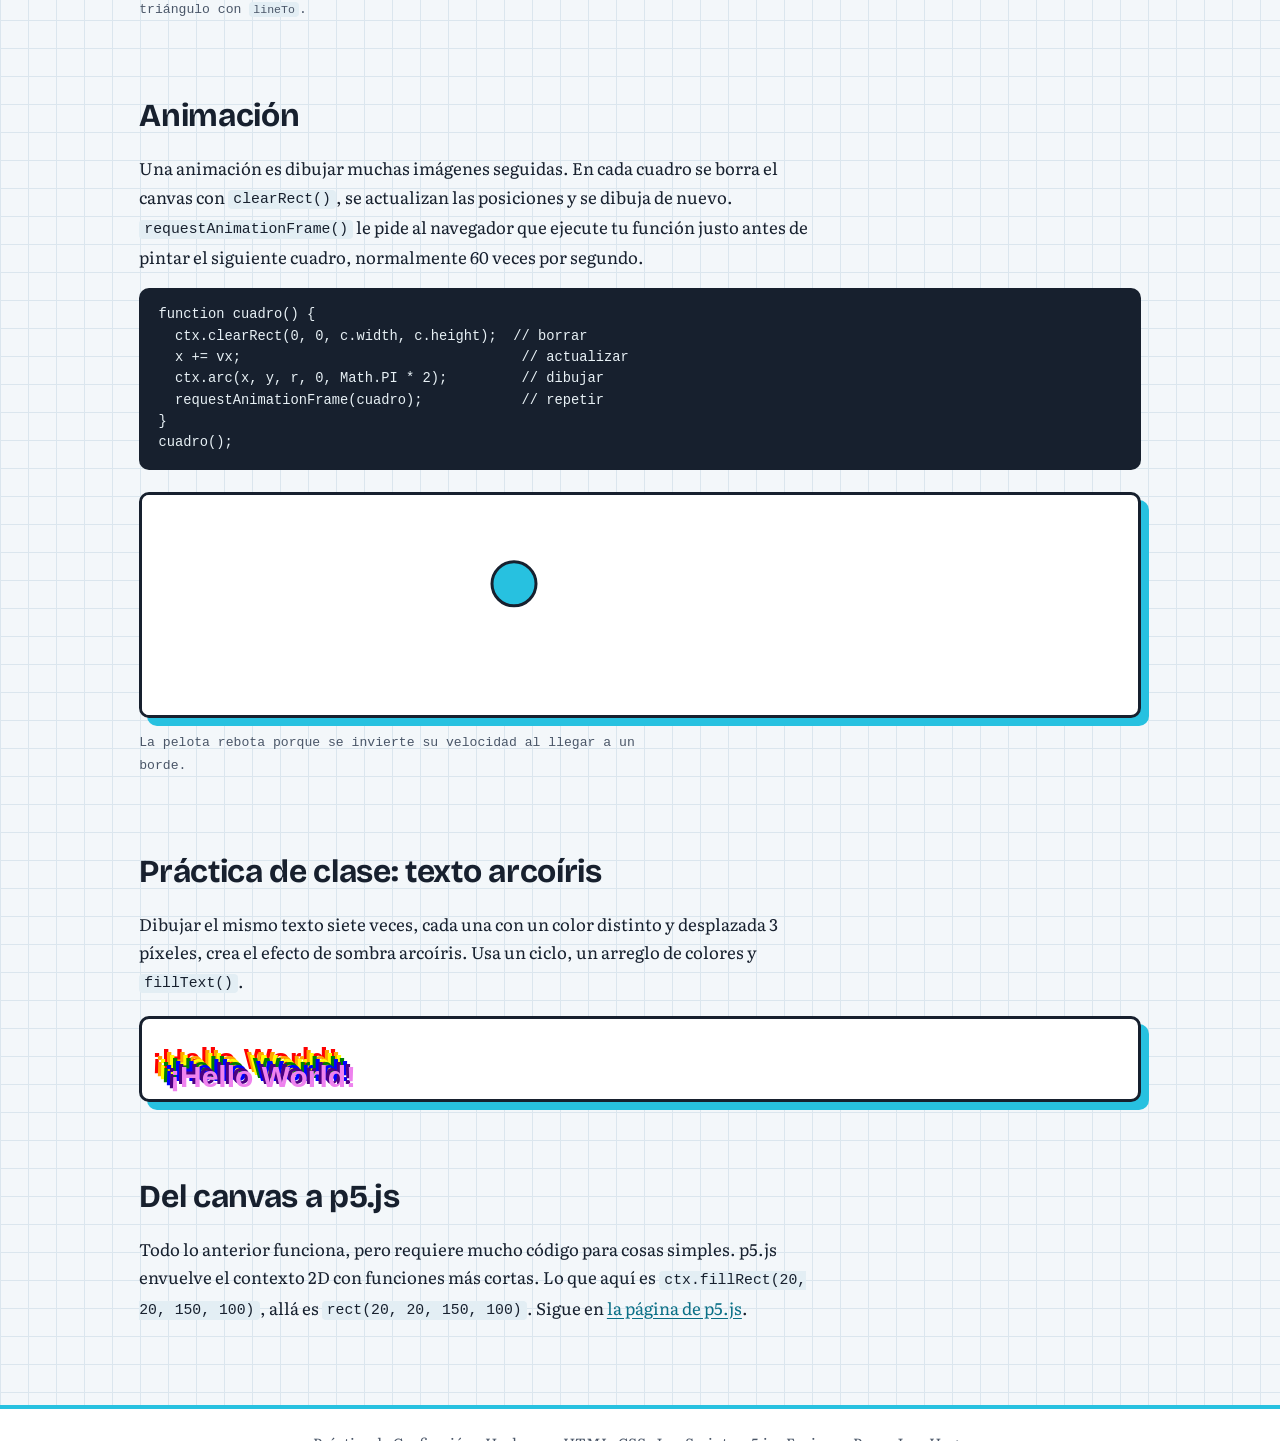
==== commit a8599c77: "Add files via upload" ====
--- a/canvas.html
+++ b/canvas.html
@@ -27,6 +27,9 @@
         <a href="proyectos/cena.html">¿Qué hay de cena?</a>
         <a href="proyectos/nevado.html">Día nevado soleado</a>
         <a href="proyectos/muneco.html">Muñeco de nieve</a>
+        <a href="proyectos/sol.html">El sol que explota</a>
+        <a href="proyectos/nubes.html">Nubes que se separan</a>
+        <a href="proyectos/estrella.html">Estrella fugaz</a>
       </nav>
     </div>
   </header>
--- a/css/styles.css
+++ b/css/styles.css
@@ -274,3 +274,96 @@
 .panel-demo li:hover { text-decoration: line-through; }
 .acciones { display: flex; flex-wrap: wrap; gap: .6rem; align-items: center; margin-bottom: .8rem; }
 .resaltado { background: var(--sol); padding: .1em .4em; border-radius: 6px; }
+
+/* ---------- Inspector del DOM ---------- */
+:root { --conector: #64748b; --panel: #0e1627; --caja: #1e293b; --borde-caja: #5bbcf5; --texto-tenue: #9fb0c6; }
+
+.paginas { display: flex; flex-wrap: wrap; gap: .5rem; margin: .8rem 0 1.4rem; }
+.chip {
+  font-family: var(--fuente-titulo);
+  font-weight: 600;
+  font-size: .95rem;
+  background: var(--blanco);
+  color: var(--tinta);
+  border: 2px solid var(--tinta);
+  border-radius: 999px;
+  padding: .35rem .95rem;
+  cursor: pointer;
+}
+.chip:hover { background: #e3eef4; }
+.chip[aria-pressed="true"] { background: var(--tinta); color: var(--blanco); border-color: var(--tinta); }
+
+.herramientas { display: flex; flex-wrap: wrap; gap: .6rem; align-items: center; margin-bottom: .8rem; }
+.estado-inspector { font-family: var(--fuente-codigo); font-size: .82rem; color: var(--tinta-suave); margin: 0 0 .8rem; max-width: none; }
+
+.inspector-panel { background: var(--panel); border: 3px solid var(--tinta); border-radius: 16px; }
+.arbol-scroll { overflow: auto; max-height: 78vh; padding: 1.4rem 1rem 1.8rem; }
+.arbol { width: max-content; margin: 0 auto; }
+
+.arbol ul { list-style: none; margin: 0; padding: 22px 0 0; display: flex; justify-content: center; position: relative; }
+.arbol > ul { padding-top: 0; }
+.arbol ul.cerrado { display: none; }
+.arbol li { position: relative; display: flex; flex-direction: column; align-items: center; padding: 22px 8px 0; }
+.arbol > ul > li { padding-top: 0; }
+.arbol li::before, .arbol li::after {
+  content: ""; position: absolute; top: 0; right: 50%; width: 50%; height: 22px;
+  border-top: 2px solid var(--conector);
+}
+.arbol li::after { right: auto; left: 50%; border-left: 2px solid var(--conector); }
+.arbol li:only-child::before, .arbol li:only-child::after { display: none; }
+.arbol li:only-child { padding-top: 0; }
+.arbol li:first-child::before, .arbol li:last-child::after { border: 0 none; }
+.arbol li:last-child::before { border-right: 2px solid var(--conector); border-radius: 0 8px 0 0; }
+.arbol li:first-child::after { border-radius: 8px 0 0 0; }
+.arbol ul ul::before { content: ""; position: absolute; top: 0; left: 50%; border-left: 2px solid var(--conector); height: 22px; }
+.arbol > ul > li::before, .arbol > ul > li::after { display: none; }
+
+.nodo {
+  font-family: var(--fuente-codigo);
+  font-size: .85rem;
+  font-weight: 700;
+  background: var(--caja);
+  color: #ffffff;
+  border: 2px solid var(--borde-caja);
+  border-radius: 10px;
+  padding: .45rem .8rem;
+  min-width: 88px;
+  cursor: pointer;
+  display: flex;
+  flex-direction: column;
+  align-items: center;
+  gap: 2px;
+  position: relative;
+  z-index: 1;
+}
+.nodo .sub { font-size: .72rem; font-weight: 400; color: var(--texto-tenue); }
+.nodo .marca { font-size: .72rem; font-weight: 400; color: var(--borde-caja); }
+.nodo:hover { background: #2a3a55; }
+.nodo.virtual { border-style: dashed; }
+.nodo.seleccionado { border-color: var(--sol); box-shadow: 0 0 0 3px rgba(255, 201, 51, .35); }
+.nodo:focus-visible { outline: 3px solid var(--sol); outline-offset: 3px; }
+
+.detalle {
+  background: var(--blanco);
+  border: 2px solid var(--tinta);
+  border-radius: var(--radio);
+  padding: 1rem 1.2rem;
+  margin-top: 1rem;
+}
+.detalle h3 { margin: 0 0 .6rem; font-family: var(--fuente-codigo); }
+.detalle dl { display: grid; grid-template-columns: 11rem 1fr; gap: .4rem 1rem; margin: 0; }
+.detalle dt { font-family: var(--fuente-titulo); font-weight: 700; }
+.detalle dd { margin: 0; overflow-wrap: anywhere; }
+.detalle dd ul { margin: 0; padding-left: 1.1rem; font-family: var(--fuente-codigo); font-size: .85rem; }
+@media (max-width: 640px) { .detalle dl { grid-template-columns: 1fr; } }
+
+.leyenda { display: flex; flex-wrap: wrap; gap: 1rem 2rem; list-style: none; padding: 0; margin: 1rem 0; }
+.leyenda li { display: flex; align-items: center; gap: .6rem; }
+.muestra { display: inline-block; width: 46px; height: 24px; background: var(--caja); border: 2px solid var(--borde-caja); border-radius: 8px; flex: none; }
+.muestra.discontinua { border-style: dashed; }
+.muestra.activa { border-color: var(--sol); }
+
+/* ---------- Controles de las animaciones ---------- */
+.controles { display: flex; flex-wrap: wrap; gap: .8rem 1.2rem; align-items: center; margin-top: 1rem; }
+.casilla { display: inline-flex; align-items: center; gap: .5rem; font-family: var(--fuente-titulo); font-weight: 600; cursor: pointer; }
+.casilla input { width: 1.15rem; height: 1.15rem; accent-color: var(--tinta); cursor: pointer; }
